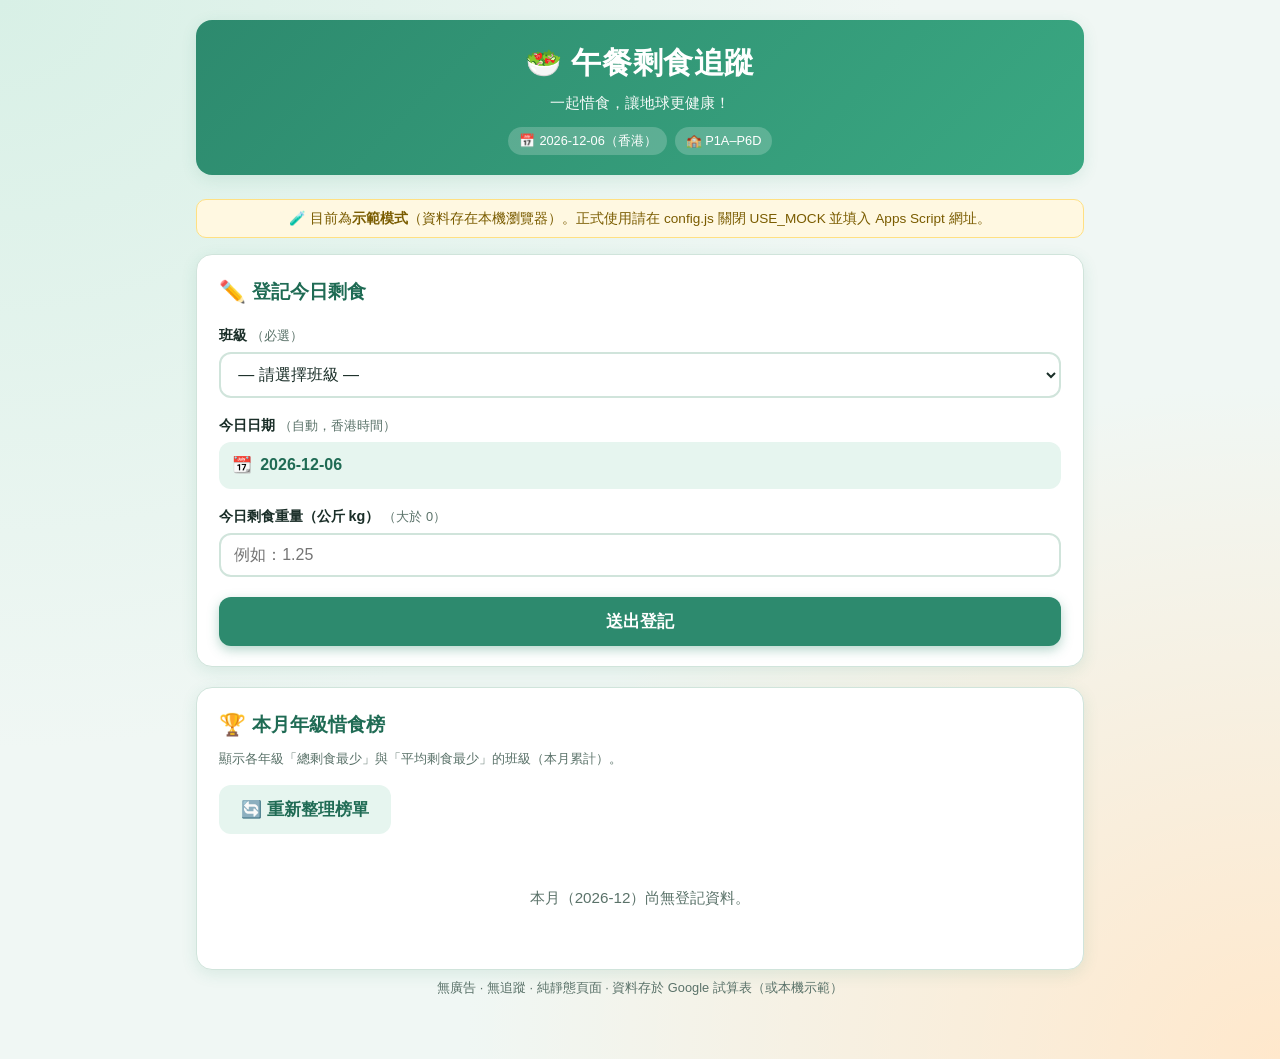
==== index.html @ 4f354964 "Initial lunch waste tracker site Static P1A–P6D lunch food-waste registration page with mock mode, G" ====
<!DOCTYPE html>
<html lang="zh-Hant">
<head>
  <meta charset="UTF-8" />
  <meta name="viewport" content="width=device-width, initial-scale=1" />
  <meta name="description" content="校園午餐剩食追蹤 — 一起減少食物浪費！" />
  <meta name="robots" content="noindex, nofollow" />
  <title>午餐剩食追蹤｜一起惜食</title>
  <link rel="stylesheet" href="styles.css" />
</head>
<body>
  <div class="wrap">
    <header class="site-header">
      <h1>🥗 午餐剩食追蹤</h1>
      <p class="subtitle">一起惜食，讓地球更健康！</p>
      <div class="badge-row">
        <span class="badge">📅 <span id="header-date">—</span></span>
        <span class="badge">🏫 P1A–P6D</span>
      </div>
    </header>

    <div id="mock-banner" class="mock-banner" role="status">
      🧪 目前為<strong>示範模式</strong>（資料存在本機瀏覽器）。正式使用請在 config.js 關閉 USE_MOCK 並填入 Apps Script 網址。
    </div>

    <main>
      <!-- 登記表單 -->
      <section class="card" aria-labelledby="form-title">
        <h2 id="form-title"><span class="emoji">✏️</span> 登記今日剩食</h2>
        <form id="waste-form" class="form-grid" novalidate>
          <div>
            <label for="class-select">班級 <span class="hint">（必選）</span></label>
            <select id="class-select" name="class" required>
              <option value="">— 請選擇班級 —</option>
            </select>
          </div>

          <div>
            <label>今日日期 <span class="hint">（自動，香港時間）</span></label>
            <div class="date-display" id="today-display" aria-live="polite">
              <span>📆</span>
              <span id="today-date">—</span>
            </div>
          </div>

          <div>
            <label for="weight-input">
              今日剩食重量（公斤 kg）
              <span class="hint">（大於 0）</span>
            </label>
            <input
              id="weight-input"
              name="weight"
              type="number"
              inputmode="decimal"
              min="0.01"
              step="0.01"
              placeholder="例如：1.25"
              required
            />
          </div>

          <div class="actions">
            <button type="submit" class="btn btn-primary" id="submit-btn">
              送出登記
            </button>
          </div>
        </form>

        <div id="feedback" class="feedback" role="status" aria-live="polite">
          <p class="title" id="feedback-title"></p>
          <p class="msg" id="feedback-msg"></p>
          <div class="stats-line" id="feedback-stats" hidden></div>
        </div>
      </section>

      <!-- 年級排行榜 -->
      <section class="card" aria-labelledby="dash-title">
        <h2 id="dash-title"><span class="emoji">🏆</span> 本月年級惜食榜</h2>
        <p class="hint" style="margin: -0.5rem 0 1rem">
          顯示各年級「總剩食最少」與「平均剩食最少」的班級（本月累計）。
        </p>
        <div class="actions" style="margin-bottom: 0.85rem">
          <button type="button" class="btn btn-secondary" id="refresh-btn">
            🔄 重新整理榜單
          </button>
        </div>
        <div class="leaderboard" id="leaderboard">
          <p class="empty-state" id="lb-empty">載入中…</p>
          <table id="lb-table" hidden>
            <thead>
              <tr>
                <th>年級</th>
                <th>總量最少 🥇</th>
                <th>總量 (kg)</th>
                <th>平均最少 ⭐</th>
                <th>平均 (kg)</th>
              </tr>
            </thead>
            <tbody id="lb-body"></tbody>
          </table>
        </div>
      </section>
    </main>

    <p class="footer-note">
      無廣告 · 無追蹤 · 純靜態頁面 · 資料存於 Google 試算表（或本機示範）
    </p>
  </div>

  <script src="config.js"></script>
  <script src="app.js"></script>
</body>
</html>
---- styles.css ----
/* 午餐剩食追蹤 — 校園友善樣式 */
:root {
  --bg: #f0f7f4;
  --card: #ffffff;
  --primary: #2d8a6e;
  --primary-dark: #1f6b54;
  --primary-light: #e6f5ef;
  --accent: #f4a261;
  --accent-soft: #fff3e6;
  --danger: #e76f51;
  --danger-soft: #fde8e4;
  --success: #2a9d8f;
  --success-soft: #e6f7f5;
  --text: #1a2e28;
  --muted: #5a7269;
  --border: #d0e4db;
  --shadow: 0 4px 16px rgba(45, 138, 110, 0.12);
  --radius: 16px;
  --font: "Noto Sans TC", "PingFang TC", "Microsoft JhengHei", sans-serif;
}

*,
*::before,
*::after {
  box-sizing: border-box;
}

html {
  font-size: 16px;
  scroll-behavior: smooth;
}

body {
  margin: 0;
  min-height: 100vh;
  font-family: var(--font);
  color: var(--text);
  background:
    radial-gradient(ellipse at top left, #d8f0e6 0%, transparent 50%),
    radial-gradient(ellipse at bottom right, #ffe8cc 0%, transparent 45%),
    var(--bg);
  line-height: 1.55;
}

.wrap {
  max-width: 920px;
  margin: 0 auto;
  padding: 1.25rem 1rem 3rem;
}

header.site-header {
  text-align: center;
  margin-bottom: 1.5rem;
  padding: 1.25rem 1rem;
  background: linear-gradient(135deg, var(--primary) 0%, #3aa882 100%);
  color: #fff;
  border-radius: var(--radius);
  box-shadow: var(--shadow);
}

header.site-header h1 {
  margin: 0 0 0.35rem;
  font-size: clamp(1.35rem, 4vw, 1.85rem);
  font-weight: 700;
  letter-spacing: 0.02em;
}

header.site-header .subtitle {
  margin: 0;
  opacity: 0.95;
  font-size: 0.95rem;
}

.badge-row {
  display: flex;
  flex-wrap: wrap;
  gap: 0.5rem;
  justify-content: center;
  margin-top: 0.75rem;
}

.badge {
  display: inline-flex;
  align-items: center;
  gap: 0.3rem;
  background: rgba(255, 255, 255, 0.2);
  padding: 0.25rem 0.65rem;
  border-radius: 999px;
  font-size: 0.8rem;
}

main {
  display: flex;
  flex-direction: column;
  gap: 1.25rem;
}

.card {
  background: var(--card);
  border-radius: var(--radius);
  padding: 1.25rem 1.35rem;
  box-shadow: var(--shadow);
  border: 1px solid var(--border);
}

.card h2 {
  margin: 0 0 1rem;
  font-size: 1.2rem;
  color: var(--primary-dark);
  display: flex;
  align-items: center;
  gap: 0.4rem;
}

.card h2 .emoji {
  font-size: 1.35rem;
}

.form-grid {
  display: grid;
  gap: 1rem;
}

label {
  display: block;
  font-weight: 600;
  font-size: 0.9rem;
  margin-bottom: 0.35rem;
  color: var(--text);
}

.hint {
  font-weight: 400;
  color: var(--muted);
  font-size: 0.8rem;
}

select,
input[type="number"] {
  width: 100%;
  padding: 0.7rem 0.85rem;
  border: 2px solid var(--border);
  border-radius: 12px;
  font-size: 1rem;
  font-family: inherit;
  background: #fff;
  color: var(--text);
  transition: border-color 0.15s, box-shadow 0.15s;
}

select:focus,
input[type="number"]:focus {
  outline: none;
  border-color: var(--primary);
  box-shadow: 0 0 0 3px rgba(45, 138, 110, 0.2);
}

.date-display {
  display: flex;
  align-items: center;
  gap: 0.5rem;
  padding: 0.7rem 0.85rem;
  background: var(--primary-light);
  border-radius: 12px;
  font-weight: 600;
  color: var(--primary-dark);
}

.btn {
  display: inline-flex;
  align-items: center;
  justify-content: center;
  gap: 0.4rem;
  padding: 0.8rem 1.4rem;
  border: none;
  border-radius: 12px;
  font-size: 1.05rem;
  font-weight: 700;
  font-family: inherit;
  cursor: pointer;
  transition: transform 0.1s, background 0.15s, box-shadow 0.15s;
}

.btn:active {
  transform: scale(0.98);
}

.btn:disabled {
  opacity: 0.55;
  cursor: not-allowed;
  transform: none;
}

.btn-primary {
  width: 100%;
  background: var(--primary);
  color: #fff;
  box-shadow: 0 4px 12px rgba(45, 138, 110, 0.35);
}

.btn-primary:hover:not(:disabled) {
  background: var(--primary-dark);
}

.btn-secondary {
  background: var(--primary-light);
  color: var(--primary-dark);
}

.btn-secondary:hover:not(:disabled) {
  background: #d0ebe0;
}

.actions {
  display: flex;
  flex-wrap: wrap;
  gap: 0.6rem;
  margin-top: 0.25rem;
}

.feedback {
  display: none;
  margin-top: 1rem;
  padding: 1rem 1.1rem;
  border-radius: 12px;
  animation: fadeIn 0.35s ease;
}

.feedback.visible {
  display: block;
}

.feedback.success {
  background: var(--success-soft);
  border: 2px solid #9dd9d1;
}

.feedback.error {
  background: var(--danger-soft);
  border: 2px solid #f5b8a8;
}

.feedback.encourage {
  background: var(--accent-soft);
  border: 2px solid #f5c99a;
}

.feedback .title {
  font-weight: 700;
  font-size: 1.05rem;
  margin: 0 0 0.4rem;
}

.feedback .msg {
  margin: 0;
  white-space: pre-line;
}

.feedback .stats-line {
  margin-top: 0.65rem;
  padding-top: 0.65rem;
  border-top: 1px dashed rgba(0, 0, 0, 0.12);
  font-size: 0.95rem;
}

.leaderboard {
  overflow-x: auto;
  -webkit-overflow-scrolling: touch;
}

table {
  width: 100%;
  border-collapse: collapse;
  font-size: 0.92rem;
  min-width: 480px;
}

th,
td {
  padding: 0.65rem 0.75rem;
  text-align: left;
  border-bottom: 1px solid var(--border);
}

th {
  background: var(--primary-light);
  color: var(--primary-dark);
  font-weight: 700;
  white-space: nowrap;
}

tr:last-child td {
  border-bottom: none;
}

tr:hover td {
  background: #f8fcfa;
}

.medal {
  font-size: 1.1rem;
}

.empty-state {
  text-align: center;
  color: var(--muted);
  padding: 1.5rem 0.5rem;
  font-size: 0.95rem;
}

.footer-note {
  text-align: center;
  color: var(--muted);
  font-size: 0.8rem;
  margin-top: 0.5rem;
}

.mock-banner {
  display: none;
  background: #fff8e1;
  border: 1px solid #ffe082;
  color: #7a5c00;
  text-align: center;
  padding: 0.5rem 0.75rem;
  border-radius: 10px;
  font-size: 0.85rem;
  margin-bottom: 1rem;
}

.mock-banner.visible {
  display: block;
}

.loading {
  display: inline-block;
  width: 1em;
  height: 1em;
  border: 2px solid rgba(255, 255, 255, 0.4);
  border-top-color: #fff;
  border-radius: 50%;
  animation: spin 0.7s linear infinite;
  vertical-align: middle;
}

@keyframes spin {
  to {
    transform: rotate(360deg);
  }
}

@keyframes fadeIn {
  from {
    opacity: 0;
    transform: translateY(6px);
  }
  to {
    opacity: 1;
    transform: translateY(0);
  }
}

@media (max-width: 560px) {
  .wrap {
    padding: 0.85rem 0.65rem 2.5rem;
  }

  .card {
    padding: 1rem;
  }

  th,
  td {
    padding: 0.5rem 0.45rem;
    font-size: 0.85rem;
  }
}
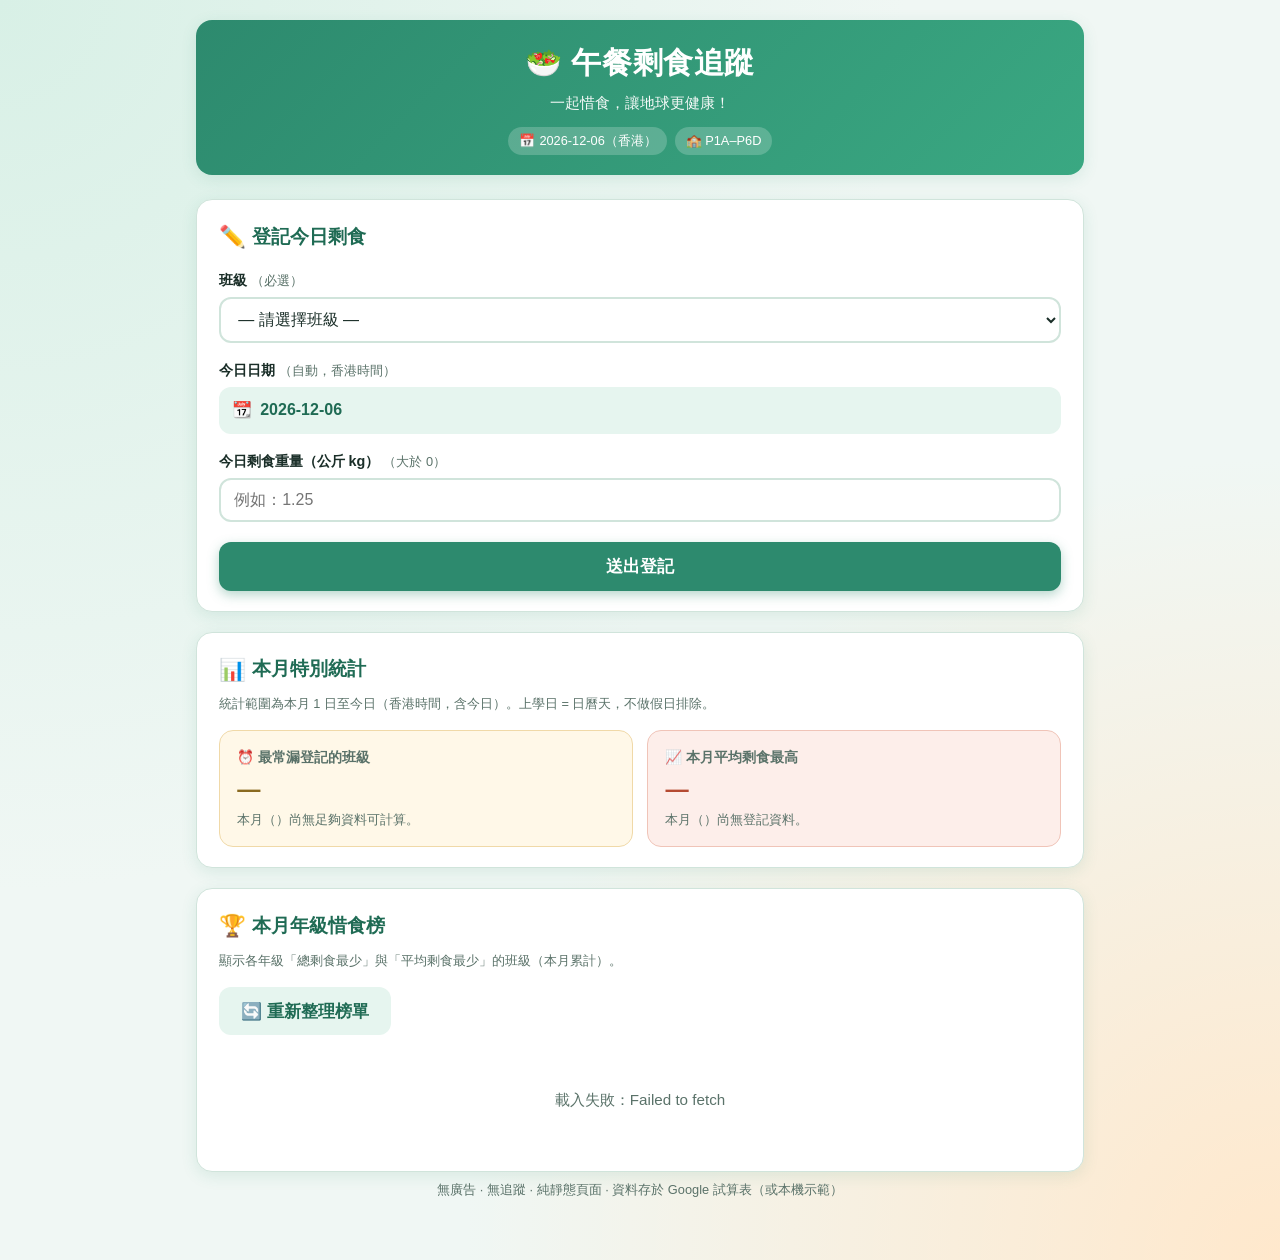
==== commit 5053e0df: "Add monthly missed-days and highest-average stats Show which class most often skipped registration t" ====
--- a/index.html
+++ b/index.html
@@ -74,6 +74,26 @@
         </div>
       </section>
 
+      <!-- 本月特別統計 -->
+      <section class="card" aria-labelledby="extra-stats-title">
+        <h2 id="extra-stats-title"><span class="emoji">📊</span> 本月特別統計</h2>
+        <p class="hint" style="margin: -0.5rem 0 1rem">
+          統計範圍為本月 1 日至今日（香港時間，含今日）。上學日 = 日曆天，不做假日排除。
+        </p>
+        <div class="extra-stats-grid">
+          <div class="stat-tile stat-missed" id="most-missed-card">
+            <div class="stat-tile-label">⏰ 最常漏登記的班級</div>
+            <div class="stat-tile-value" id="most-missed-value">—</div>
+            <div class="stat-tile-detail" id="most-missed-detail">載入中…</div>
+          </div>
+          <div class="stat-tile stat-high-avg" id="highest-avg-card">
+            <div class="stat-tile-label">📈 本月平均剩食最高</div>
+            <div class="stat-tile-value" id="highest-avg-value">—</div>
+            <div class="stat-tile-detail" id="highest-avg-detail">載入中…</div>
+          </div>
+        </div>
+      </section>
+
       <!-- 年級排行榜 -->
       <section class="card" aria-labelledby="dash-title">
         <h2 id="dash-title"><span class="emoji">🏆</span> 本月年級惜食榜</h2>
--- a/styles.css
+++ b/styles.css
@@ -374,3 +374,67 @@
     font-size: 0.85rem;
   }
 }
+
+/* ——— 本月特別統計 ——— */
+.extra-stats-grid {
+  display: grid;
+  grid-template-columns: 1fr 1fr;
+  gap: 0.85rem;
+}
+
+.stat-tile {
+  border-radius: 14px;
+  padding: 1rem 1.1rem;
+  border: 1px solid var(--border);
+  background: var(--primary-light);
+}
+
+.stat-tile.stat-missed {
+  background: #fff8e8;
+  border-color: #f0d9a8;
+}
+
+.stat-tile.stat-high-avg {
+  background: #fdeeea;
+  border-color: #f0c4b8;
+}
+
+.stat-tile-label {
+  font-size: 0.85rem;
+  font-weight: 600;
+  color: var(--muted);
+  margin-bottom: 0.4rem;
+}
+
+.stat-tile-value {
+  font-size: 1.45rem;
+  font-weight: 800;
+  color: var(--primary-dark);
+  letter-spacing: 0.01em;
+  word-break: break-word;
+  line-height: 1.3;
+}
+
+.stat-tile.stat-high-avg .stat-tile-value {
+  color: #b54a32;
+}
+
+.stat-tile.stat-missed .stat-tile-value {
+  color: #8a6a20;
+}
+
+.stat-tile-detail {
+  margin-top: 0.35rem;
+  font-size: 0.82rem;
+  color: var(--muted);
+}
+
+@media (max-width: 560px) {
+  .extra-stats-grid {
+    grid-template-columns: 1fr;
+  }
+
+  .stat-tile-value {
+    font-size: 1.25rem;
+  }
+}
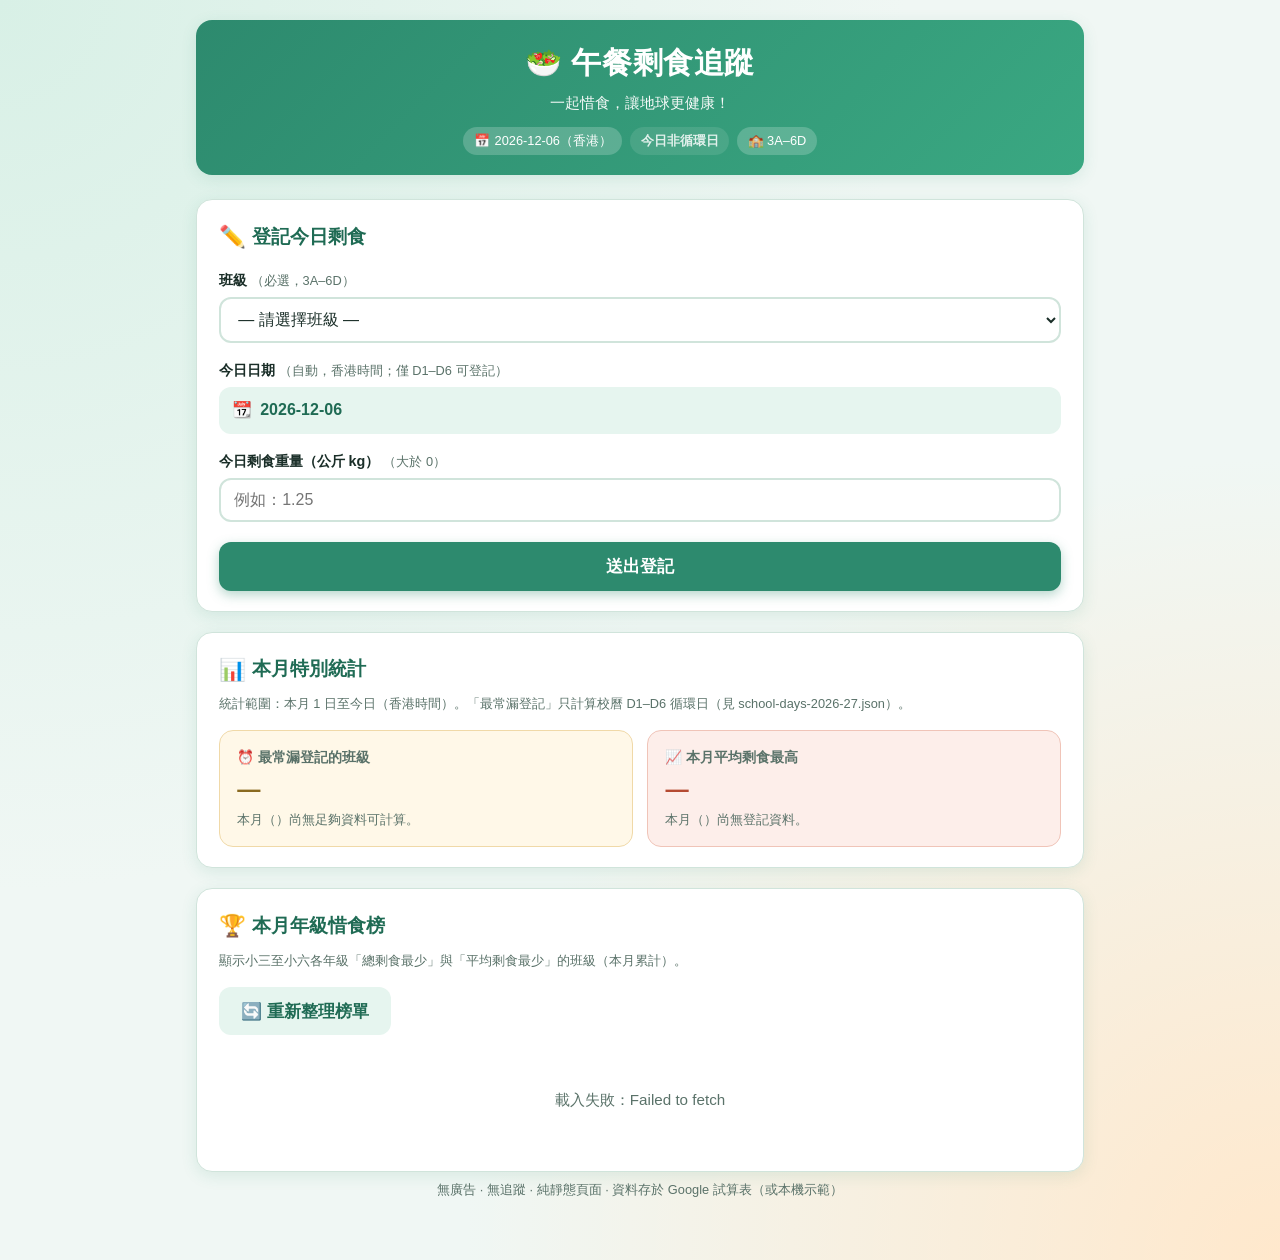
==== commit 5e948673: "Limit classes to P3–P6 and use PDF D1–D6 school days Embed 2026–27 cycle days for submit/missed-day " ====
--- a/index.html
+++ b/index.html
@@ -15,7 +15,8 @@
       <p class="subtitle">一起惜食，讓地球更健康！</p>
       <div class="badge-row">
         <span class="badge">📅 <span id="header-date">—</span></span>
-        <span class="badge">🏫 P1A–P6D</span>
+        <span class="badge" id="cycle-day-badge" hidden>—</span>
+        <span class="badge">🏫 3A–6D</span>
       </div>
     </header>
 
@@ -29,14 +30,14 @@
         <h2 id="form-title"><span class="emoji">✏️</span> 登記今日剩食</h2>
         <form id="waste-form" class="form-grid" novalidate>
           <div>
-            <label for="class-select">班級 <span class="hint">（必選）</span></label>
+            <label for="class-select">班級 <span class="hint">（必選，3A–6D）</span></label>
             <select id="class-select" name="class" required>
               <option value="">— 請選擇班級 —</option>
             </select>
           </div>
 
           <div>
-            <label>今日日期 <span class="hint">（自動，香港時間）</span></label>
+            <label>今日日期 <span class="hint">（自動，香港時間；僅 D1–D6 可登記）</span></label>
             <div class="date-display" id="today-display" aria-live="polite">
               <span>📆</span>
               <span id="today-date">—</span>
@@ -78,7 +79,7 @@
       <section class="card" aria-labelledby="extra-stats-title">
         <h2 id="extra-stats-title"><span class="emoji">📊</span> 本月特別統計</h2>
         <p class="hint" style="margin: -0.5rem 0 1rem">
-          統計範圍為本月 1 日至今日（香港時間，含今日）。上學日 = 日曆天，不做假日排除。
+          統計範圍：本月 1 日至今日（香港時間）。「最常漏登記」只計算校曆 D1–D6 循環日（見 school-days-2026-27.json）。
         </p>
         <div class="extra-stats-grid">
           <div class="stat-tile stat-missed" id="most-missed-card">
@@ -98,7 +99,7 @@
       <section class="card" aria-labelledby="dash-title">
         <h2 id="dash-title"><span class="emoji">🏆</span> 本月年級惜食榜</h2>
         <p class="hint" style="margin: -0.5rem 0 1rem">
-          顯示各年級「總剩食最少」與「平均剩食最少」的班級（本月累計）。
+          顯示小三至小六各年級「總剩食最少」與「平均剩食最少」的班級（本月累計）。
         </p>
         <div class="actions" style="margin-bottom: 0.85rem">
           <button type="button" class="btn btn-secondary" id="refresh-btn">
--- a/styles.css
+++ b/styles.css
@@ -438,3 +438,13 @@
     font-size: 1.25rem;
   }
 }
+
+/* ——— 循環日徽章 ——— */
+#cycle-day-badge {
+  font-weight: 700;
+}
+
+#cycle-day-badge.is-off {
+  opacity: 0.85;
+  background: rgba(255, 255, 255, 0.12);
+}
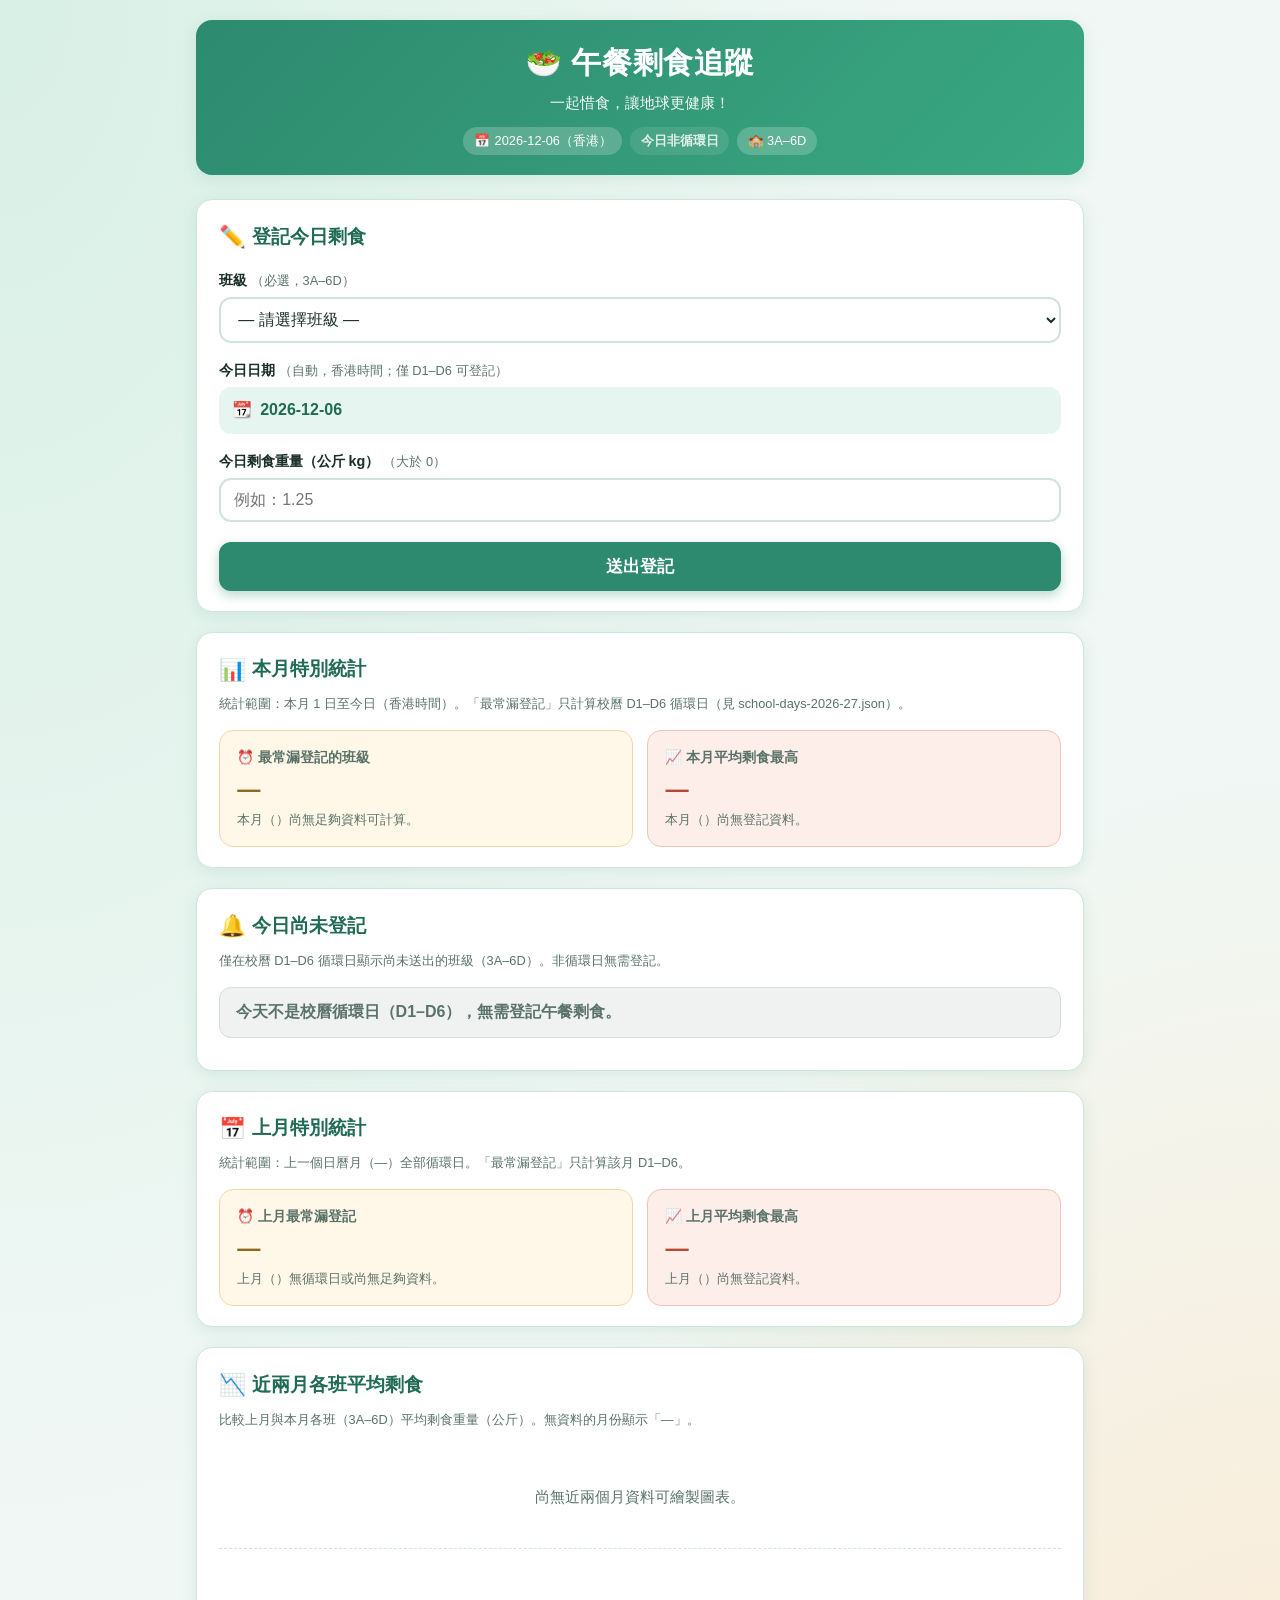
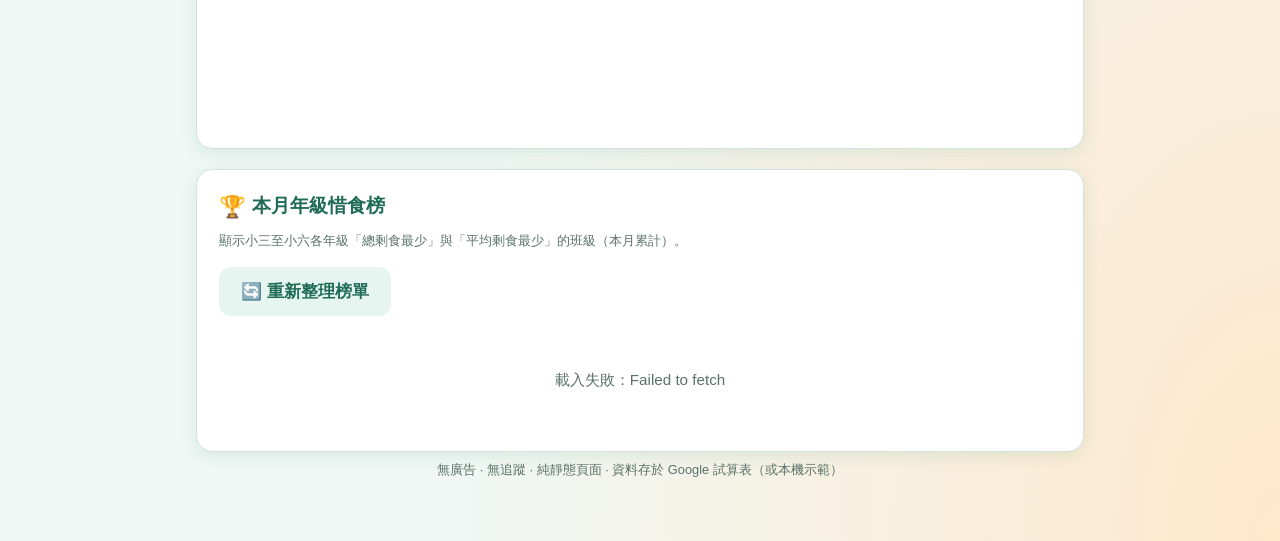
==== commit 7d2d0c2e: "Add today missing, last-month stats, and two-month chart Show classes not yet recorded today, prior-" ====
--- a/index.html
+++ b/index.html
@@ -95,6 +95,47 @@
         </div>
       </section>
 
+      <!-- 今日尚未登記 -->
+      <section class="card" aria-labelledby="today-missing-title">
+        <h2 id="today-missing-title"><span class="emoji">🔔</span> 今日尚未登記</h2>
+        <p class="hint" style="margin: -0.5rem 0 1rem">
+          僅在校曆 D1–D6 循環日顯示尚未送出的班級（3A–6D）。非循環日無需登記。
+        </p>
+        <p id="today-missing-status" class="today-missing-status">載入中…</p>
+        <div id="today-missing-list" class="today-missing-list" hidden></div>
+      </section>
+
+      <!-- 上月特別統計 -->
+      <section class="card" aria-labelledby="last-month-stats-title">
+        <h2 id="last-month-stats-title"><span class="emoji">📅</span> 上月特別統計</h2>
+        <p class="hint" style="margin: -0.5rem 0 1rem">
+          統計範圍：上一個日曆月（<span id="last-month-label">—</span>）全部循環日。「最常漏登記」只計算該月 D1–D6。
+        </p>
+        <div class="extra-stats-grid">
+          <div class="stat-tile stat-missed" id="last-most-missed-card">
+            <div class="stat-tile-label">⏰ 上月最常漏登記</div>
+            <div class="stat-tile-value" id="last-most-missed-value">—</div>
+            <div class="stat-tile-detail" id="last-most-missed-detail">載入中…</div>
+          </div>
+          <div class="stat-tile stat-high-avg" id="last-highest-avg-card">
+            <div class="stat-tile-label">📈 上月平均剩食最高</div>
+            <div class="stat-tile-value" id="last-highest-avg-value">—</div>
+            <div class="stat-tile-detail" id="last-highest-avg-detail">載入中…</div>
+          </div>
+        </div>
+      </section>
+
+      <!-- 近兩月平均柱狀圖 -->
+      <section class="card" aria-labelledby="chart-title">
+        <h2 id="chart-title"><span class="emoji">📉</span> 近兩月各班平均剩食</h2>
+        <p class="hint" style="margin: -0.5rem 0 1rem">
+          比較上月與本月各班（3A–6D）平均剩食重量（公斤）。無資料的月份顯示「—」。
+        </p>
+        <div id="chart-legend" class="chart-legend" aria-hidden="false"></div>
+        <p class="empty-state" id="chart-empty">載入中…</p>
+        <div id="chart-body" class="chart-body" role="img" aria-label="近兩月各班平均剩食柱狀圖"></div>
+      </section>
+
       <!-- 年級排行榜 -->
       <section class="card" aria-labelledby="dash-title">
         <h2 id="dash-title"><span class="emoji">🏆</span> 本月年級惜食榜</h2>
--- a/styles.css
+++ b/styles.css
@@ -448,3 +448,175 @@
   opacity: 0.85;
   background: rgba(255, 255, 255, 0.12);
 }
+
+
+/* ——— 今日尚未登記 ——— */
+.today-missing-status {
+  margin: 0 0 0.75rem;
+  padding: 0.75rem 1rem;
+  border-radius: 12px;
+  font-weight: 600;
+  background: var(--primary-light);
+  color: var(--primary-dark);
+  border: 1px solid var(--border);
+}
+
+.today-missing-status.is-off {
+  background: #f0f2f1;
+  color: var(--muted);
+  border-color: #d8ddd9;
+}
+
+.today-missing-status.is-ok {
+  background: var(--success-soft);
+  color: var(--success);
+  border-color: #9dd9d1;
+}
+
+.today-missing-status.is-warn {
+  background: #fff8e8;
+  color: #8a6a20;
+  border-color: #f0d9a8;
+}
+
+.today-missing-list {
+  display: flex;
+  flex-wrap: wrap;
+  gap: 0.45rem;
+}
+
+.missing-chip {
+  display: inline-flex;
+  align-items: center;
+  justify-content: center;
+  min-width: 2.4rem;
+  padding: 0.35rem 0.65rem;
+  border-radius: 999px;
+  background: #fff3e6;
+  border: 1px solid #f0d9a8;
+  color: #8a6a20;
+  font-weight: 700;
+  font-size: 0.92rem;
+}
+
+/* ——— 近兩月柱狀圖（純 CSS） ——— */
+.chart-legend {
+  display: flex;
+  flex-wrap: wrap;
+  gap: 0.85rem 1.25rem;
+  margin-bottom: 0.85rem;
+  font-size: 0.85rem;
+  color: var(--muted);
+}
+
+.chart-legend-item {
+  display: inline-flex;
+  align-items: center;
+  gap: 0.4rem;
+  font-weight: 600;
+}
+
+.chart-swatch {
+  width: 0.85rem;
+  height: 0.85rem;
+  border-radius: 3px;
+  display: inline-block;
+}
+
+.swatch-prev {
+  background: #7eb8a4;
+}
+
+.swatch-curr {
+  background: var(--primary);
+}
+
+.chart-body {
+  display: flex;
+  align-items: flex-end;
+  gap: 0.35rem;
+  overflow-x: auto;
+  -webkit-overflow-scrolling: touch;
+  min-height: 180px;
+  padding: 0.25rem 0.15rem 0.5rem;
+  border-top: 1px dashed var(--border);
+}
+
+.chart-group {
+  flex: 0 0 auto;
+  width: 3.1rem;
+  display: flex;
+  flex-direction: column;
+  align-items: center;
+  gap: 0.35rem;
+}
+
+.chart-bars {
+  display: flex;
+  align-items: flex-end;
+  justify-content: center;
+  gap: 0.18rem;
+  height: 140px;
+  width: 100%;
+}
+
+.bar-col {
+  display: flex;
+  flex-direction: column;
+  align-items: center;
+  justify-content: flex-end;
+  height: 100%;
+  width: 1.15rem;
+  gap: 0.15rem;
+}
+
+.bar {
+  width: 100%;
+  border-radius: 4px 4px 2px 2px;
+  min-height: 2px;
+  transition: height 0.25s ease;
+}
+
+.bar-prev {
+  background: #7eb8a4;
+}
+
+.bar-curr {
+  background: var(--primary);
+}
+
+.bar.is-empty {
+  background: #e2ebe6;
+  opacity: 0.7;
+}
+
+.bar-val {
+  font-size: 0.62rem;
+  color: var(--muted);
+  line-height: 1;
+  white-space: nowrap;
+}
+
+.bar-val.is-null {
+  opacity: 0.55;
+}
+
+.chart-label {
+  font-size: 0.75rem;
+  font-weight: 700;
+  color: var(--primary-dark);
+}
+
+@media (max-width: 560px) {
+  .chart-group {
+    width: 2.7rem;
+  }
+
+  .chart-bars {
+    height: 120px;
+  }
+
+  .bar-col {
+    width: 1rem;
+  }
+}
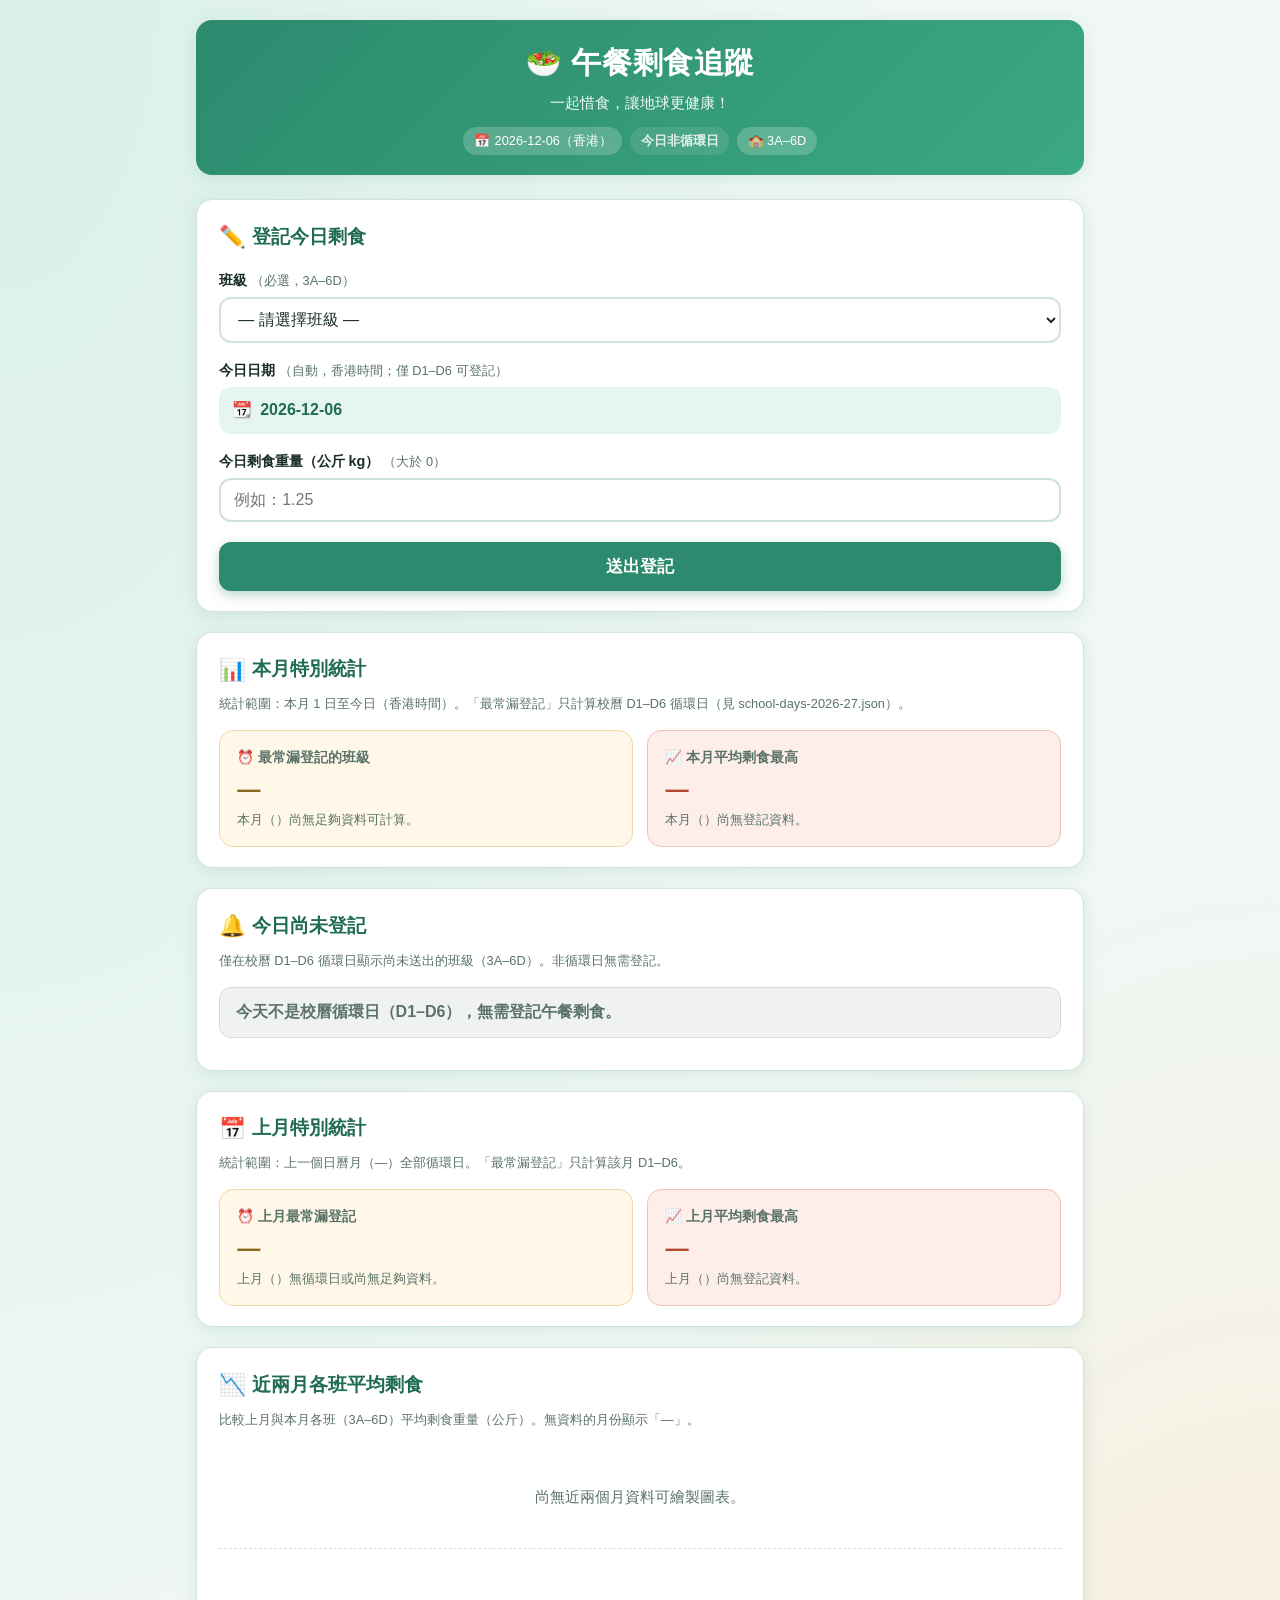
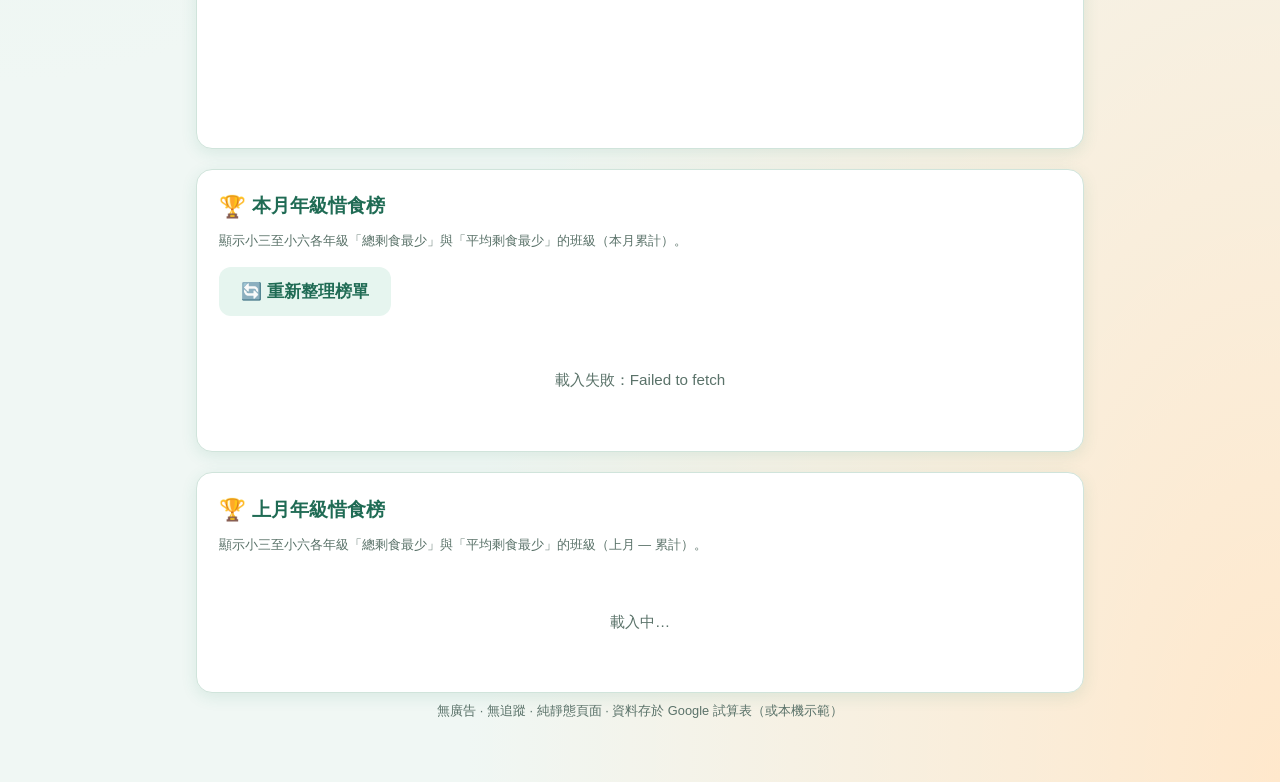
==== commit 63263f51: "Add last-month grade food-saving leaderboard Expose lastMonthGradeMins in stats/submit and show prio" ====
--- a/index.html
+++ b/index.html
@@ -163,6 +163,29 @@
           </table>
         </div>
       </section>
+
+      <!-- 上月年級排行榜 -->
+      <section class="card" aria-labelledby="last-dash-title">
+        <h2 id="last-dash-title"><span class="emoji">🏆</span> 上月年級惜食榜</h2>
+        <p class="hint" style="margin: -0.5rem 0 1rem">
+          顯示小三至小六各年級「總剩食最少」與「平均剩食最少」的班級（上月 <span id="last-grade-month-label">—</span> 累計）。
+        </p>
+        <div class="leaderboard" id="last-leaderboard">
+          <p class="empty-state" id="last-lb-empty">載入中…</p>
+          <table id="last-lb-table" hidden>
+            <thead>
+              <tr>
+                <th>年級</th>
+                <th>總量最少 🥇</th>
+                <th>總量 (kg)</th>
+                <th>平均最少 ⭐</th>
+                <th>平均 (kg)</th>
+              </tr>
+            </thead>
+            <tbody id="last-lb-body"></tbody>
+          </table>
+        </div>
+      </section>
     </main>
 
     <p class="footer-note">
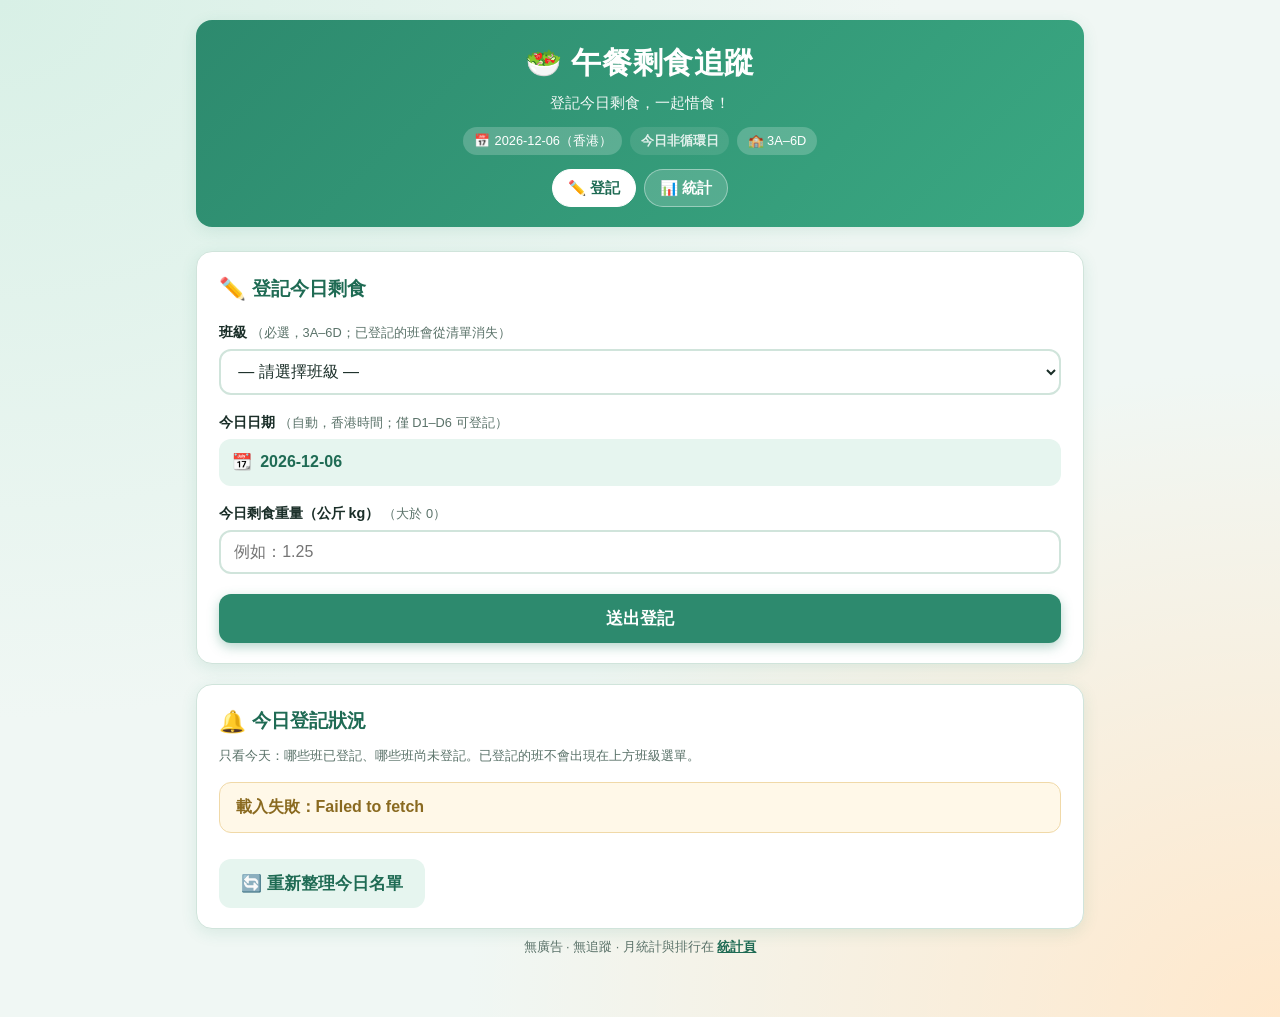
==== commit 41ffdacd: "Split lunch recording from monthly stats Keep the daily form and today's submitted or missing classe" ====
--- a/index.html
+++ b/index.html
@@ -3,21 +3,25 @@
 <head>
   <meta charset="UTF-8" />
   <meta name="viewport" content="width=device-width, initial-scale=1" />
-  <meta name="description" content="校園午餐剩食追蹤 — 一起減少食物浪費！" />
+  <meta name="description" content="校園午餐剩食追蹤 — 登記今日剩食" />
   <meta name="robots" content="noindex, nofollow" />
-  <title>午餐剩食追蹤｜一起惜食</title>
+  <title>午餐剩食追蹤｜登記</title>
   <link rel="stylesheet" href="styles.css" />
 </head>
-<body>
+<body data-page="record">
   <div class="wrap">
     <header class="site-header">
       <h1>🥗 午餐剩食追蹤</h1>
-      <p class="subtitle">一起惜食，讓地球更健康！</p>
+      <p class="subtitle">登記今日剩食，一起惜食！</p>
       <div class="badge-row">
         <span class="badge">📅 <span id="header-date">—</span></span>
         <span class="badge" id="cycle-day-badge" hidden>—</span>
         <span class="badge">🏫 3A–6D</span>
       </div>
+      <nav class="page-nav" aria-label="頁面">
+        <a class="page-nav-link is-current" href="index.html" aria-current="page">✏️ 登記</a>
+        <a class="page-nav-link" href="stats.html">📊 統計</a>
+      </nav>
     </header>
 
     <div id="mock-banner" class="mock-banner" role="status">
@@ -25,14 +29,13 @@
     </div>
 
     <main>
-      <!-- 登記表單 -->
       <section class="card" aria-labelledby="form-title">
         <h2 id="form-title"><span class="emoji">✏️</span> 登記今日剩食</h2>
         <form id="waste-form" class="form-grid" novalidate>
           <div>
-            <label for="class-select">班級 <span class="hint">（必選，3A–6D）</span></label>
+            <label for="class-select">班級 <span class="hint">（必選，3A–6D；已登記的班會從清單消失）</span></label>
             <select id="class-select" name="class" required>
-              <option value="">— 請選擇班級 —</option>
+              <option value="">載入今日名單…</option>
             </select>
           </div>
 
@@ -62,7 +65,7 @@
           </div>
 
           <div class="actions">
-            <button type="submit" class="btn btn-primary" id="submit-btn">
+            <button type="submit" class="btn btn-primary" id="submit-btn" disabled>
               送出登記
             </button>
           </div>
@@ -75,121 +78,27 @@
         </div>
       </section>
 
-      <!-- 本月特別統計 -->
-      <section class="card" aria-labelledby="extra-stats-title">
-        <h2 id="extra-stats-title"><span class="emoji">📊</span> 本月特別統計</h2>
+      <section class="card" aria-labelledby="today-status-title">
+        <h2 id="today-status-title"><span class="emoji">🔔</span> 今日登記狀況</h2>
         <p class="hint" style="margin: -0.5rem 0 1rem">
-          統計範圍：本月 1 日至今日（香港時間）。「最常漏登記」只計算校曆 D1–D6 循環日（見 school-days-2026-27.json）。
-        </p>
-        <div class="extra-stats-grid">
-          <div class="stat-tile stat-missed" id="most-missed-card">
-            <div class="stat-tile-label">⏰ 最常漏登記的班級</div>
-            <div class="stat-tile-value" id="most-missed-value">—</div>
-            <div class="stat-tile-detail" id="most-missed-detail">載入中…</div>
-          </div>
-          <div class="stat-tile stat-high-avg" id="highest-avg-card">
-            <div class="stat-tile-label">📈 本月平均剩食最高</div>
-            <div class="stat-tile-value" id="highest-avg-value">—</div>
-            <div class="stat-tile-detail" id="highest-avg-detail">載入中…</div>
-          </div>
-        </div>
-      </section>
-
-      <!-- 今日尚未登記 -->
-      <section class="card" aria-labelledby="today-missing-title">
-        <h2 id="today-missing-title"><span class="emoji">🔔</span> 今日尚未登記</h2>
-        <p class="hint" style="margin: -0.5rem 0 1rem">
-          僅在校曆 D1–D6 循環日顯示尚未送出的班級（3A–6D）。非循環日無需登記。
+          只看今天：哪些班已登記、哪些班尚未登記。已登記的班不會出現在上方班級選單。
         </p>
         <p id="today-missing-status" class="today-missing-status">載入中…</p>
+        <p class="today-group-label" id="today-missing-label" hidden>尚未登記</p>
         <div id="today-missing-list" class="today-missing-list" hidden></div>
-      </section>
-
-      <!-- 上月特別統計 -->
-      <section class="card" aria-labelledby="last-month-stats-title">
-        <h2 id="last-month-stats-title"><span class="emoji">📅</span> 上月特別統計</h2>
-        <p class="hint" style="margin: -0.5rem 0 1rem">
-          統計範圍：上一個日曆月（<span id="last-month-label">—</span>）全部循環日。「最常漏登記」只計算該月 D1–D6。
-        </p>
-        <div class="extra-stats-grid">
-          <div class="stat-tile stat-missed" id="last-most-missed-card">
-            <div class="stat-tile-label">⏰ 上月最常漏登記</div>
-            <div class="stat-tile-value" id="last-most-missed-value">—</div>
-            <div class="stat-tile-detail" id="last-most-missed-detail">載入中…</div>
-          </div>
-          <div class="stat-tile stat-high-avg" id="last-highest-avg-card">
-            <div class="stat-tile-label">📈 上月平均剩食最高</div>
-            <div class="stat-tile-value" id="last-highest-avg-value">—</div>
-            <div class="stat-tile-detail" id="last-highest-avg-detail">載入中…</div>
-          </div>
-        </div>
-      </section>
-
-      <!-- 近兩月平均柱狀圖 -->
-      <section class="card" aria-labelledby="chart-title">
-        <h2 id="chart-title"><span class="emoji">📉</span> 近兩月各班平均剩食</h2>
-        <p class="hint" style="margin: -0.5rem 0 1rem">
-          比較上月與本月各班（3A–6D）平均剩食重量（公斤）。無資料的月份顯示「—」。
-        </p>
-        <div id="chart-legend" class="chart-legend" aria-hidden="false"></div>
-        <p class="empty-state" id="chart-empty">載入中…</p>
-        <div id="chart-body" class="chart-body" role="img" aria-label="近兩月各班平均剩食柱狀圖"></div>
-      </section>
-
-      <!-- 年級排行榜 -->
-      <section class="card" aria-labelledby="dash-title">
-        <h2 id="dash-title"><span class="emoji">🏆</span> 本月年級惜食榜</h2>
-        <p class="hint" style="margin: -0.5rem 0 1rem">
-          顯示小三至小六各年級「總剩食最少」與「平均剩食最少」的班級（本月累計）。
-        </p>
-        <div class="actions" style="margin-bottom: 0.85rem">
-          <button type="button" class="btn btn-secondary" id="refresh-btn">
-            🔄 重新整理榜單
+        <p class="today-group-label" id="today-submitted-label" hidden>已登記</p>
+        <p id="today-submitted-status" class="today-submitted-status" hidden></p>
+        <div id="today-submitted-list" class="today-missing-list" hidden></div>
+        <div class="actions" style="margin-top: 0.9rem">
+          <button type="button" class="btn btn-secondary" id="refresh-today-btn">
+            🔄 重新整理今日名單
           </button>
-        </div>
-        <div class="leaderboard" id="leaderboard">
-          <p class="empty-state" id="lb-empty">載入中…</p>
-          <table id="lb-table" hidden>
-            <thead>
-              <tr>
-                <th>年級</th>
-                <th>總量最少 🥇</th>
-                <th>總量 (kg)</th>
-                <th>平均最少 ⭐</th>
-                <th>平均 (kg)</th>
-              </tr>
-            </thead>
-            <tbody id="lb-body"></tbody>
-          </table>
-        </div>
-      </section>
-
-      <!-- 上月年級排行榜 -->
-      <section class="card" aria-labelledby="last-dash-title">
-        <h2 id="last-dash-title"><span class="emoji">🏆</span> 上月年級惜食榜</h2>
-        <p class="hint" style="margin: -0.5rem 0 1rem">
-          顯示小三至小六各年級「總剩食最少」與「平均剩食最少」的班級（上月 <span id="last-grade-month-label">—</span> 累計）。
-        </p>
-        <div class="leaderboard" id="last-leaderboard">
-          <p class="empty-state" id="last-lb-empty">載入中…</p>
-          <table id="last-lb-table" hidden>
-            <thead>
-              <tr>
-                <th>年級</th>
-                <th>總量最少 🥇</th>
-                <th>總量 (kg)</th>
-                <th>平均最少 ⭐</th>
-                <th>平均 (kg)</th>
-              </tr>
-            </thead>
-            <tbody id="last-lb-body"></tbody>
-          </table>
         </div>
       </section>
     </main>
 
     <p class="footer-note">
-      無廣告 · 無追蹤 · 純靜態頁面 · 資料存於 Google 試算表（或本機示範）
+      無廣告 · 無追蹤 · 月統計與排行在 <a href="stats.html">統計頁</a>
     </p>
   </div>
 
--- a/styles.css
+++ b/styles.css
@@ -79,6 +79,40 @@
   margin-top: 0.75rem;
 }
 
+.page-nav {
+  display: flex;
+  flex-wrap: wrap;
+  justify-content: center;
+  gap: 0.5rem;
+  margin-top: 0.9rem;
+}
+
+.page-nav-link {
+  text-decoration: none;
+  color: #fff;
+  background: rgba(255, 255, 255, 0.16);
+  border: 1px solid rgba(255, 255, 255, 0.4);
+  padding: 0.4rem 0.95rem;
+  border-radius: 999px;
+  font-weight: 700;
+  font-size: 0.92rem;
+}
+
+.page-nav-link:hover {
+  background: rgba(255, 255, 255, 0.28);
+}
+
+.page-nav-link.is-current {
+  background: #fff;
+  color: var(--primary-dark);
+  border-color: #fff;
+}
+
+.footer-note a {
+  color: var(--primary-dark);
+  font-weight: 700;
+}
+
 .badge {
   display: inline-flex;
   align-items: center;
@@ -485,18 +519,45 @@
   gap: 0.45rem;
 }
 
-.missing-chip {
+.missing-chip,
+.submitted-chip {
   display: inline-flex;
   align-items: center;
   justify-content: center;
   min-width: 2.4rem;
   padding: 0.35rem 0.65rem;
   border-radius: 999px;
+  font-weight: 700;
+  font-size: 0.92rem;
+}
+
+.missing-chip {
   background: #fff3e6;
   border: 1px solid #f0d9a8;
   color: #8a6a20;
-  font-weight: 700;
-  font-size: 0.92rem;
+}
+
+.submitted-chip {
+  background: var(--success-soft);
+  border: 1px solid #9dd9d1;
+  color: var(--success);
+}
+
+.today-group-label {
+  margin: 0.85rem 0 0.4rem;
+  font-size: 0.85rem;
+  font-weight: 700;
+  color: var(--muted);
+}
+
+.today-submitted-status {
+  margin: 0 0 0.45rem;
+  font-size: 0.9rem;
+  color: var(--muted);
+}
+
+.today-missing-list + .today-group-label {
+  margin-top: 1rem;
 }
 
 /* ——— 近兩月柱狀圖（純 CSS） ——— */
